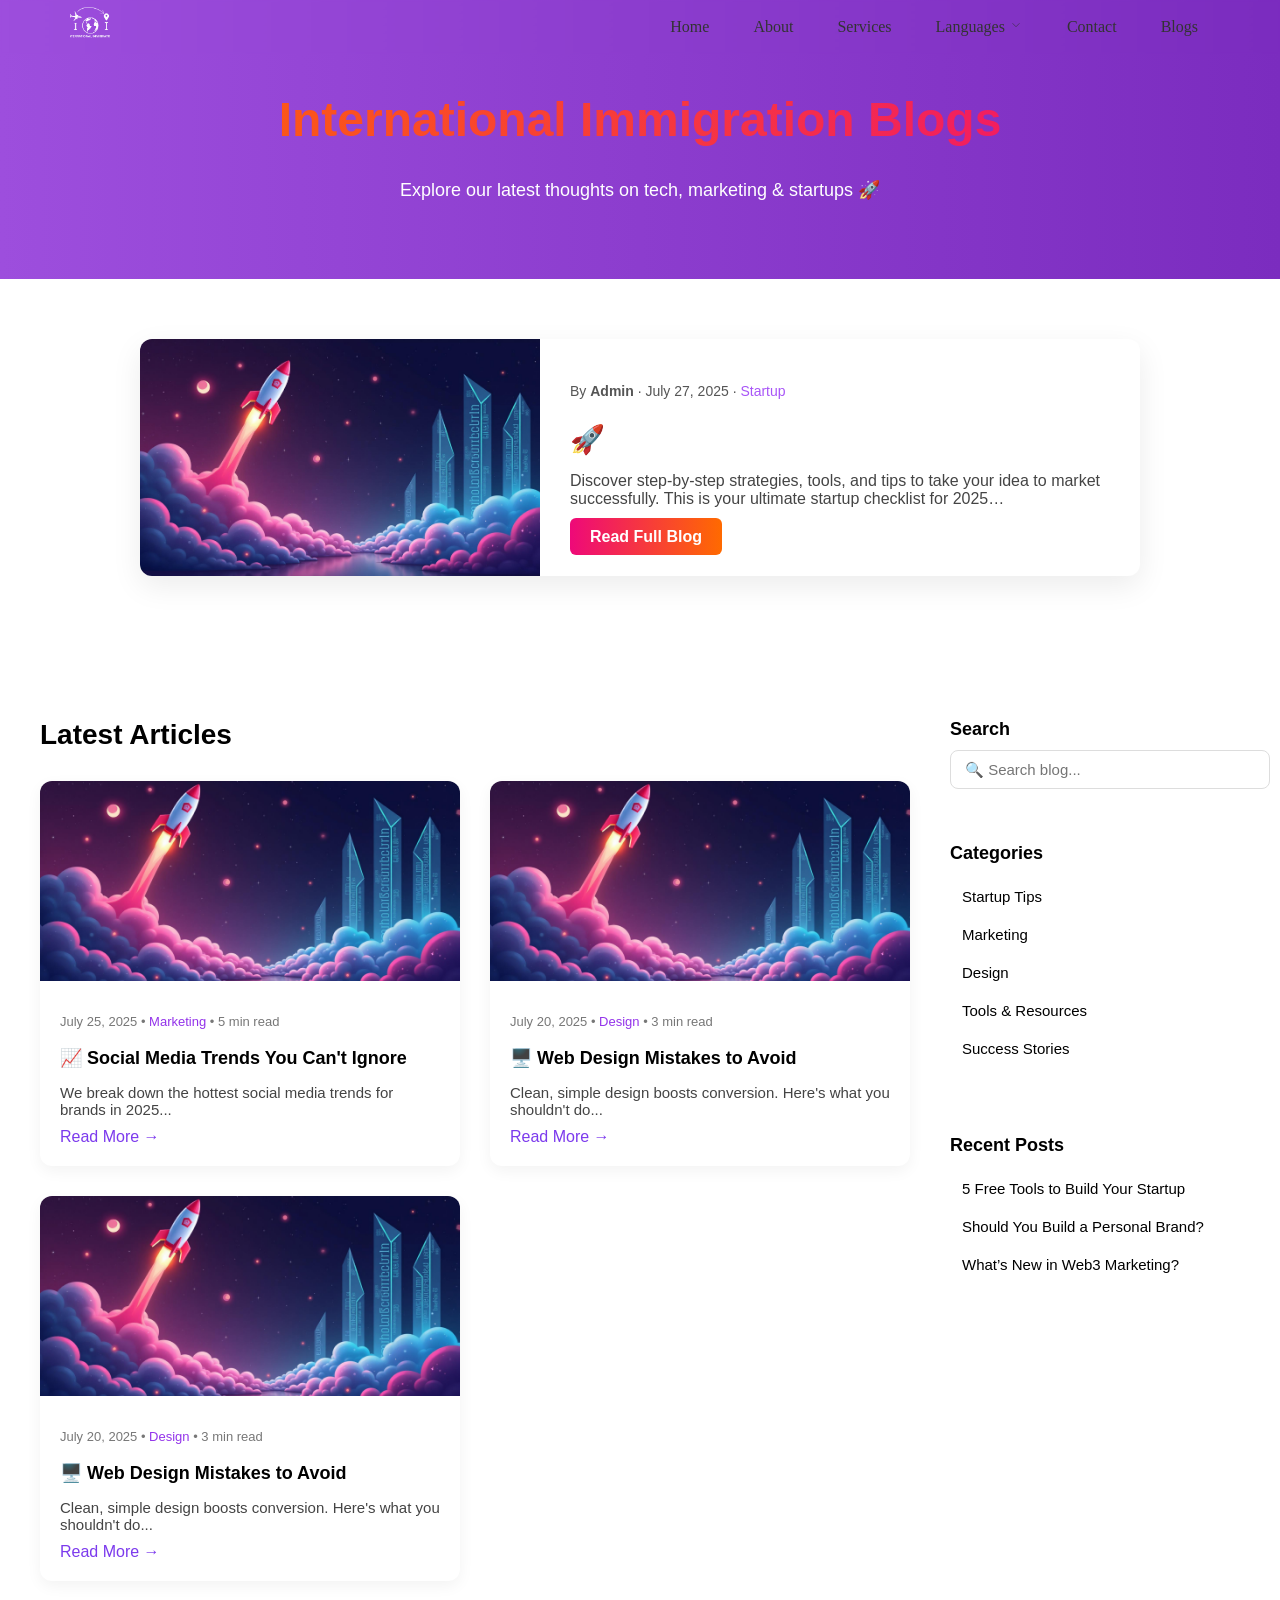
==== blogs.html @ 8087e369 "Initial commit" ====
<!DOCTYPE html>
<html lang="en">
<head>
    <meta charset="UTF-8">
    <meta name="viewport" content="width=device-width, initial-scale=1.0">
    <title>International Immigration Blogs</title>
    <link rel="stylesheet" href="style.css">
</head>
<body>
     <!--   NAV BAR++++++ -->
         <nav class="navbar">
    <div class="nav-container">
      <div class="logo"><img src="assets/logo.png" alt="LOGO"></div>

      <input type="checkbox" id="menu-toggle" />
      <label class="hamburger" for="menu-toggle">
        <span></span>
        <span></span>
        <span></span>
      </label>

      <div class="nav-links">
        <a href="index.html">Home</a>
        <a href="about.html">About</a>
        <a href="#">Services</a>

        <div class="dropdown">
          <div class="selected">Languages
            <svg class="arrow" width="14" height="14" viewBox="0 0 24 24">
              <path d="M6 9l6 6 6-6" stroke="currentColor" fill="none"/>
            </svg>
          </div>
          <div class="options">
            <a href="#">German</a>
            <a href="#">French</a>
            <a href="#">IELTS</a>
          </div>
        </div>

        <a href="contact.html">Contact</a>
        <a href="#">Blogs</a>
      </div>
    </div>
  </nav>

  <!--blogs header-->
  <!-- Blog Header -->
  <header class="blog-header">
    <h1>International Immigration Blogs</h1>
    <p>Explore our latest thoughts on tech, marketing & startups 🚀</p>
  </header>

  <!-- Blog Card Section -->
  <section class="blog-preview">
    <div class="blog-card">
      <div class="blog-img">
        <img src="assets/blog-hero.jpg" alt="Rocket Launching" />
      </div>
      <div class="blog-content">
        <p class="meta">
          By <strong>Admin</strong> · July 27, 2025 · <span class="category">Startup</span>
        </p>
        <h2>🚀 How to Launch a Startup in 2025</h2>
        <p class="summary">
          Discover step-by-step strategies, tools, and tips to take your idea to market successfully.
          This is your ultimate startup checklist for 2025…
        </p>
        <a href="#" class="read-more-btn">Read Full Blog</a>
      </div>
    </div>
  </section>

  <!--previous blogs-->
  <section class="articles-container">
    <!-- Left Column -->
    <div class="main-articles">
      <h2>Latest Articles</h2>
      <div class="article-grid">
        <!-- Blog Card 1 -->
        <div class="article-card">
          <img src="assets/blog-hero.jpg" alt="Social Media Trends" />
          <div class="card-content">
            <p class="meta">July 25, 2025 • <span class="category">Marketing</span> • 5 min read</p>
            <h3>📈 Social Media Trends You Can't Ignore</h3>
            <p class="excerpt">
              We break down the hottest social media trends for brands in 2025...
            </p>
            <a href="#" class="read-link">Read More →</a>
          </div>
        </div>

        <!-- Blog Card 2 -->
        <div class="article-card">
          <img src="assets/blog-hero.jpg" alt="Web Design Mistakes" />
          <div class="card-content">
            <p class="meta">July 20, 2025 • <span class="category">Design</span> • 3 min read</p>
            <h3>🖥️ Web Design Mistakes to Avoid</h3>
            <p class="excerpt">
              Clean, simple design boosts conversion. Here's what you shouldn't do...
            </p>
            <a href="#" class="read-link">Read More →</a>
          </div>
        </div>

        <!-- Blog Card 3 -->
        <div class="article-card">
          <img src="assets/blog-hero.jpg" alt="Web Design Mistakes" />
          <div class="card-content">
            <p class="meta">July 20, 2025 • <span class="category">Design</span> • 3 min read</p>
            <h3>🖥️ Web Design Mistakes to Avoid</h3>
            <p class="excerpt">
              Clean, simple design boosts conversion. Here's what you shouldn't do...
            </p>
            <a href="#" class="read-link">Read More →</a>
          </div>
        </div>

        
      </div>
    </div>

    <!-- Right Sidebar -->
    <aside class="sidebar">
      <!-- Search -->
      <div class="search-box">
        <h4>Search</h4>
        <input type="text" placeholder="🔍 Search blog..." />
      </div>

      <!-- Categories -->
      <div class="categories-box">
        <h4>Categories</h4>
        <ul>
          <li>Startup Tips</li>
          <li>Marketing</li>
          <li>Design</li>
          <li>Tools & Resources</li>
          <li>Success Stories</li>
        </ul>
      </div>

      <!-- Recent Posts -->
      <div class="recent-box">
        <h4>Recent Posts</h4>
        <ul>
          <li>5 Free Tools to Build Your Startup</li>
          <li>Should You Build a Personal Brand?</li>
          <li>What’s New in Web3 Marketing?</li>
        </ul>
      </div>
    </aside>
  </section>


  <script src="script.js"></script>
</body>
</html>
---- style.css ----
body {
      margin: 0;
      font-family: 'Inter', sans-serif;
      color: white;
    }
    /*Navbar*/
    /* NAVBAR)))))))))))))))))))))) */
 .navbar {
      position: fixed;
      top: 0;
      width: 100%;
      background: transparent;
      backdrop-filter: blur(1px);
      z-index: 1000;
    }

    .nav-container {
      display: flex;
      justify-content: space-between;
      align-items: center;
      padding: 4px 0px;
      padding-left: 70px;
    }

    .logo {
      font-size: 24px;
    }
    .logo img {
      max-height: 40px;
      height: auto;
      width: auto;
    }

    .nav-links {
      display: flex;
      gap: 20px;
      font-family: fredoka;
      align-items: center;
      font-weight: 400;
      padding-right: 70px;
    }

    .nav-links a,
    .selected {
      position: relative;
      text-decoration: none;
      color: #333;
      padding: 8px 12px;
      border-radius: 4px;
      transition: all 0.3s ease;
      cursor: pointer;
    }

    .nav-links a:hover,
    .selected:hover {
      background-color: rgba(255, 223, 0, 0.6);
      color: #000;
    }

    .dropdown {
      position: relative;
    }

    .options {
      position: absolute;
      top: 110%;
      left: 0;
      background: white;
      border-radius: 4px;
      box-shadow: 0 8px 16px rgba(0,0,0,0.1);
      display: none;
      flex-direction: column;
      min-width: 120px;
      z-index: 99;
    }

    .options a {
      padding: 10px 12px;
      text-decoration: none;
      color: #333;
      white-space: nowrap;
    }

    .options a:hover {
      background-color: rgba(255, 223, 0, 0.6);
      color: #000;
    }

    .dropdown:hover .options {
      display: flex;
    }

    /* Hamburger menu */
    .hamburger {
      display: none;
      flex-direction: column;
      cursor: pointer;
      gap: 5px;
      z-index: 1100;
    }

    .hamburger span {
      width: 25px;
      height: 3px;
      background: #333;
      border-radius: 3px;
      transition: all 0.3s ease;
    }

    /* Hamburger animation to cross */
    #menu-toggle:checked + .hamburger span:nth-child(1) {
      transform: rotate(45deg) translate(5px, 5px);
    }

    #menu-toggle:checked + .hamburger span:nth-child(2) {
      opacity: 0;
    }

    #menu-toggle:checked + .hamburger span:nth-child(3) {
      transform: rotate(-45deg) translate(6px, -6px);
    }

    /* Hide checkbox */
    #menu-toggle {
      display: none;
    }

    /* Responsive */
    @media (max-width: 768px) {
      .nav-links {
        position: absolute;
        top: 60px;
        background: rgba(255, 255, 255, 0.9);
        backdrop-filter: blur(8px);
        flex-direction: column;
        align-items: flex-start;
        padding: 20px;
        border-radius: 8px;
        display: none;
        width: 200px;
        gap: 10px;
      }
      .navbar{
        width: fit-content;
      }

      #menu-toggle:checked ~ .nav-links {
        display: flex;
      }

      .hamburger {
        display: flex;
      }

      .dropdown .options {
        position: static;
        display: none;
        box-shadow: none;
        background: transparent;
        padding-left: 15px;
      }

      .dropdown.active .options {
        display: flex;
      }

      .nav-container {
        padding-left: 26px;
        padding-right: 23px;
        justify-content: flex-start;
        gap: 200px;
      }
    }

    /*Hero section*/
    .container {
      display: flex;
      flex-wrap: wrap;
      justify-content: space-between;
      align-items: center;
      padding: 80px 5%;
      background-color: #D70000;
      margin-bottom: 0px;
    }
    .left-content {
      flex: 1;
      min-width: 300px;
    }
    .left-content h1 {
      font-family: 'Poppins', sans-serif;
      font-size: 55px;
      font-weight: 600;
      line-height: 1.2;
      margin-bottom: 20px;
    }
    .left-content h1 span {
      color: #f9ed68;
    }
    .left-content .p1 {
      font-size: 22px;
      margin-bottom: 20px;
    }
    .left-content .p2{
        margin-bottom: 30px;
    }
    .buttons {
      display: flex;
      gap: 15px;
      margin-bottom: 40px;
    }
    .btn {
      padding: 20px 28px;
      border: none;
      font-size: 16px;
      font-weight: 600;
      border-radius: 8px;
      cursor: pointer;
      transition: 0.3s;
      width: 40%;
    }
    .btn-red {
      color: #9b0202;
    }
    .btn-white {
      background-color: transparent;
      box-shadow: 5px 5px 5px #761818;
      color: rgb(255, 255, 255);
    }
    .btn-red:hover {
      color: white;
      background-color: #d30303;
      box-shadow: 5px 5px 5px #761818;
        transform: scale(1.1);
    }
    .btn-white:hover{
        transform: scale(1.1);
    }
    .stats {
      display: flex;
      gap: 30px;
      font-size: 12px;
      
    }
    .stat-item {
      text-align: center;
      color: rgb(218, 216, 216);
    }
    .stat-item strong {
      display: block;
      font-size: 24px;
      font-weight: 700;
    }
    .right-content {
      flex: 1;
      text-align: center;
    }
    .right-content img {
      max-width: 95%;
      border-radius: 16px;
      margin-top: 70px;
      box-shadow: 5px 5px 5px rgb(84, 31, 31);
      transition: .5s ease;
    }
    .right-content img:hover{
        box-shadow: none;
        margin-top: 60px;
    }
    .band-badge {
      position: absolute;
      right: 50px;
      top: 25%;
      background: rgb(255, 255, 255);
      color: #D70000;
      font-weight: 700;
      padding: 20px 20px;
      border-radius: 80px;
      box-shadow: 0 2px 8px rgba(0,0,0,0.2);
    }
    .wave img{
      width: 100%;
      height: 150px;
    }
    @media (max-width: 768px) {
      .container {
        flex-direction: column;
        padding: 40px 5%;
      }
      .left-content{
        text-align: center;
      }
      .left-content h1 {
        font-size: 36px;
      }
      .buttons{
        flex-direction: column;
      }
      .btn{
        width: 100%;
      }
      .band-badge{
        display: none;
      }
    }
    /*ABOUT ILETS*/
    .about-ielts {
      padding: 60px 10%;
      text-align: center;
      color: black;
    }
    .about-ielts h2 {
      font-family: 'Poppins', sans-serif;
      font-size: 36px;
      font-weight: 500;
    }
    .about-ielts h2 span {
      color: #D70000;
    }
    .about-box {
      background: white;
      border-radius: 16px;
      box-shadow: 0 4px 16px rgba(0, 0, 0, 0.1);
      padding: 40px;
      margin-top: 40px;
    }
    .about-box p{
        color: gray;
    }
    .about-icon {
      background: #FFE8E8;
      padding: 20px;
      border-radius: 50%;
      display: inline-block;
      margin-bottom: 16px;
    }
    .about-icon2 {
      background: #FFE8E8;
      padding: 14px;
      border-radius: 20%;
      display: inline-block;
      margin-bottom: 16px;
    }
    .about-items {
      display: flex;
      justify-content: space-around;
      flex-wrap: wrap;
      margin-top: 40px;
    }
    .about-item {
      flex: 1;
      min-width: 200px;
      margin: 20px;
    }
    .about-item h4 {
      margin-top: 10px;
      font-weight: 600;
    }
    .about-item p {
      font-size: 14px;
      color: #4a4a4a;
    }

    /*PURPOSE SECTION*/
    .purpose-section {
      background-color: #ffe5e5;
      padding: 60px 10%;
      text-align: center;
      color: black;
    }
    .purpose-section h2 {
      font-size: 36px;
      font-family: 'Poppins', sans-serif;
      font-weight: 500;
    }
    .purpose-section h2 span {
      color: #D70000;
    }
    .purpose-boxes {
      display: flex;
      flex-wrap: wrap;
      justify-content: center;
      gap: 20px;
      margin-top: 40px;
    }
    .purpose-box {
      background: white;
      border-radius: 16px;
      padding: 30px;
      max-width: 300px;
      flex: 1;
      box-shadow: 0 4px 16px rgba(0, 0, 0, 0.1);
      transition: .3s ease;
    }
    .purpose-box:hover{
        box-shadow: 5px 5px 5px #cf5252;
        transform: scale(1.05);
        z-index: 12;
    }
    .purpose-icon {
      background: #fef2f2;
      padding: 14px;
      border-radius: 50%;
      display: inline-block;
      font-size: 24px;
      margin-bottom: 16px;
    }
    .purpose-box h4 {
      margin: 10px 0;
      font-size: 20px;
      font-weight: 600;
    }
    .purpose-box p {
      font-size: 14px;
    }
    .purpose-highlight {
      font-weight: 600;
      color: #D70000;
    }
    .purpose-stats {
      margin-top: 60px;
      display: flex;
      justify-content: space-around;
      flex-wrap: wrap;
      background: white;
      padding: 30px;
      border-radius: 16px;
      box-shadow: 0 4px 16px rgba(0, 0, 0, 0.1);
    }
    .purpose-stats div {
      text-align: center;
      margin: 10px 20px;
    }
    .purpose-stats strong {
      font-size: 24px;
      color: #D70000;
    }
    @media (max-width: 767px){
        .purpose-boxes{
            flex-direction: column;
        }
    }

    /*Types section*/
    .types-section{
      text-align: center;
      color: black;
    }
    .types-section h2{
        font-size: 36px;
      font-family: 'Poppins', sans-serif;
        font-weight: 500;
    }
    .types-section h2 span{
        color: #D70000;
    }
    .types-grid {
      display: flex;
      justify-content: center;
      gap: 40px;
      flex-wrap: wrap;
      margin-top: 40px;
    }
    .type-card {
      border-radius: 16px;
      background-color: #fff;
      box-shadow: 0 4px 16px rgba(0, 0, 0, 0.1);
      padding: 30px;
      max-width: 400px;
      flex: 1;
      max-height: 65%;
      transition: .3s ease;
      margin-bottom: 30px;
    }
    .type-card:hover{
        box-shadow: 5px 5px 5px #cf5252;
        transform: scale(1.05);
        z-index: 12;
    }
    .type-card h3 {
      margin-top: 0;
    }
    .type-card ul {
      text-align: left;
      padding-left: 20px;
      margin-top: 30px;
    }
    .type-note {
      margin-top: 30px;
      padding: 16px;
      border-radius: 10px;
    }
    .academic {
      border: 2px solid #007bff;
    }
    .general {
      border: 2px solid #D70000;
    }
    .note-academic {
      background-color: #e6f0ff;
      color: #004085;
    }
    .note-general {
      background-color: #ffe6e6;
      color: #721c24;
    }
    @media (max-width: 767px){
        .type-card{
            max-width: 250px;
        }
    }

  /*Comparison section*/
  .comparison-section {
      padding: 60px 10%;
      text-align: center;
      margin-top: 40px;
    }
    .comparison-section h2{
      color: black;
    }
    .comparison-table {
      width: 100%;
      border-collapse: collapse;
      margin-top: 40px;
      background: white;
      border-radius: 16px;
      box-shadow: 0 4px 16px rgba(0, 0, 0, 0.1);
      overflow: hidden;
    }
    .comparison-table-headings th:first-child{
      color: black;
      text-align: center;
    }
    .comparison-table-headings th:nth-child(2){
      color: #007bff;
      text-align: center;
    }
    .comparison-table-headings th:nth-child(3){
      color: #D70000;
      text-align: center;
    }
    .comparison-table-headings th:nth-child(4){
      color: black;
      text-align: center;
    }
    .comparison-table th, .comparison-table td {
      padding: 16px;
      border-bottom: 1px solid #eee;
    }
    .comparison-table th {
      background-color: #fff;
      text-align: left;
      font-weight: 600;
    }
    .comparison-table tr td{
      color: rgb(96, 96, 96);
      font-size: 12px;
      text-align: center;
    }
    /*Test Section */
    .test-container {
      background-color: #ffe5e5;
  margin: auto;
  padding: 2rem;
  text-align: center;
  color: black;
}
.test-container h1{
  font-size: 36px;
      font-family: 'Poppins', sans-serif;
        font-weight: 500;
}

.title {
  font-size: 2rem;
  font-weight: bold;
  color: black;
}

.highlight {
  color: red;
}

.subtitle {
  color: #555;
  margin-bottom: 2rem;
}

.tabs {
  display: flex;
  justify-content: center;
  gap: 1rem;
  margin-bottom: 1.5rem;
}

.tab {
  padding: 0.7rem 1.5rem;
  border: 2px solid red;
  border-radius: 8px;
  background-color: transparent;
  cursor: pointer;
  transition: all 0.3s ease;
  font-weight: bold;
  color: red;
}

.tab.active {
  background-color: red;
  color: white;
}

.tab-content {
  position: relative;
  min-height: 300px;
  width: 900px;
  justify-self: center;
}

.card {
  display: none;
  animation: popIn 0.5s ease forwards;
  background: white;
  padding: 1.5rem;
  border-radius: 12px;
  box-shadow: 0 6px 15px rgba(0,0,0,0.1);
  text-align: left;
}

.card.active {
  display: block;
}

.desc {
  color: #666;
  margin-bottom: 1rem;
}

.info {
  display: flex;
  justify-content: space-between;
  flex-wrap: wrap;
  gap: 2rem;
  margin-bottom: 1rem;
}

.features, .tips {
  flex: 1;
}

.features ul {
  list-style: none;
  padding: 0;
  margin: 0;
}

.features li {
  margin: 0.5rem 0;
}

.tips {
  background: #ffe0e0;
  padding: 20px;
  border-radius: 8px;
  font-weight: 500;
  height: fit-content;
}

.duration {
  margin-top: 1rem;
  font-weight: bold;
  color: #e60000;
}
.testday-stats {
      margin-top: 60px;
      justify-content: space-around;
      flex-wrap: wrap;
      background: white;
      padding: 30px;
      border-radius: 16px;
      box-shadow: 0 4px 16px rgba(0, 0, 0, 0.1);
    }
    .testday-text{
      display: flex;
      justify-content: center;
      gap: 50px;
      margin-top: 10px;
    }
    .testday-stats div {
      text-align: center;
      margin: 10px 20px;
    }
    .testday-stats strong {
      font-size: 24px;
      color: #D70000;
    }
    .testday-stats h2{
      display: inline;
    }
    .testday-stats h2{
        font-size: 36px;
      font-family: 'Poppins', sans-serif;
        font-weight: 500;
    }
@keyframes popIn {
  0% {
    opacity: 0;
    transform: translateY(20px);
  }
  100% {
    opacity: 1;
    transform: translateY(0);
  }
}
 @media (max-width: 767px) {
  .tabs{
    flex-direction: column;
  }
  .info{
    flex-direction: column;
  }
  .card{
    max-width: 35%;
    justify-self: center;
  }
  .testday-text{
    flex-direction: column;
  }
}

/*Coaching */
 .coaching-options {
      background-color: #ffe5e5;
      padding: 60px 10%;
      text-align: center;
      color: black;
    }
    .coaching-options h2 {
      font-family: 'Poppins', sans-serif;
      font-size: 32px;
      color: black;
    }
    .coaching-options h2 span {
      color: #D70000;
    }
    .options-container {
      display: flex;
      flex-wrap: wrap;
      justify-content: center;
      gap: 40px;
      margin-top: 40px;
    }
    .option-box {
      padding: 30px;
      border-radius: 16px;
      max-width: 350px;
      flex: 1;
    }
    .one-on-one {
      background: #D70000;
      color: white;
    }
    .group-class {
      background: white;
      color: black;
      border: 1px solid #D70000;
    }
    .option-box ul {
      text-align: left;
      padding-left: 20px;
      line-height: 1.6;
    }
    .option-box .stats-bar {
      display: flex;
      justify-content: space-around;
      margin: 20px 0;
      font-size: 14px;
    }
    .included-box {
      background: white;
      margin-top: 60px;
      padding: 30px;
      border-radius: 16px;
      box-shadow: 0 4px 16px rgba(0, 0, 0, 0.1);
      gap: 20px;
    }
    .included-items {
      display: flex;
      justify-content: space-around;
      flex-wrap: wrap;
      margin-top: 30px;
    }
    .included-items div {
      text-align: center;
      flex: 1;
      min-width: 150px;
    }
    .btn-white{
      background-color: white;
      color: #D70000;
    }
    .btn-outline{
      background-color: #D70000;
      color: white;
      transition: 0.3s ease;
    }
    .btn-outline:hover{
      transform: scale(1.05);
    }
    /*Accepted countries*/
    .accepted-countries {
      text-align: center;
      padding: 60px 10%;
      color: black;
    }
    .accepted-countries h2 span {
      color: #D70000;
    }
    .country-cards {
      display: flex;
      flex-wrap: wrap;
      gap: 20px;
      justify-content: center;
      margin: 40px 0;
    }
    .country-card {
      border: 1px solid #eee;
      border-radius: 12px;
      padding: 20px;
      width: 180px;
      text-align: center;
      transition: 0.3s ease;
    }
    .country-card:hover{
      transform: scale(1.05);
      box-shadow: 5px 5px 5px #721c24;
    }
    .min-band {
      font-weight: bold;
      display: inline-block;
      margin: 6px 0;
      padding: 2px 10px;
      border-radius: 12px;
      font-size: 13px;
    }
    .band-red { background-color: #ffe5e5; color: #D70000; }
    .band-yellow { background-color: #fff9d6; color: #857200; }
    .band-blue { background-color: #e5f0ff; color: #0047b3; }
    .band-green { background-color: #e5ffee; color: #006644; }
    .band-purple { background-color: #f5e5ff; color: #6a0dad; }
    .recognition {
      background-color: #fff5f5;
      padding: 40px;
      border-radius: 16px;
    }
    .recognition h3 {
      color: #D70000;
    }
    .recognition-stats {
      display: flex;
      justify-content: center;
      gap: 60px;
      margin: 30px 0;
      flex-wrap: wrap;
    }
    .recognition-stats div strong {
      font-size: 28px;
      display: block;
      color: #D70000;
    }
    .popular-tags {
      background-color: #ffdede;
      padding: 20px;
      border-radius: 12px;
      justify-content: center;
      gap: 10px;
      flex-wrap: wrap;
    }
    .popular-tags span {
      background: white;
      border-radius: 20px;
      padding: 6px 12px;
      font-size: 14px;
    }
    .popular-countries{
      display: flex;
      justify-self:center;
      gap: 30px;
    }
    .popular-countries span{
      transition: 0.5s ease;
    }
    .popular-countries span:hover{
      transform: scale(1.05);
    }
    @media (max-width: 767px){
      .popular-countries{
        flex-direction: column;
      }
    }

    /*Band score requirement*/
    .band-score{
      color: black;
    }
    /*Comparison section*/
  .comparison-section-band {
      padding: 60px 10%;
      text-align: center;
      margin-top: 40px;
    }
    .comparison-section-band h2{
      color: black;
    }
    .comparison-table-band {
      width: 100%;
      border-collapse: collapse;
      margin-top: 40px;
      background: white;
      border-radius: 16px;
      box-shadow: 0 4px 16px rgba(0, 0, 0, 0.1);
      overflow: hidden;
    }
    .comparison-table-headings-band th:first-child{
      color: black;
      text-align: center;
    }
    .comparison-table-headings-band th:nth-child(2){
      color: #007bff;
      text-align: center;
    }
    .comparison-table-headings-band th:nth-child(3){
      color: #D70000;
      text-align: center;
    }
    .comparison-table-headings-band th:nth-child(4){
      color: black;
      text-align: center;
    }
    .comparison-table-band th, .comparison-table-band td {
      padding: 16px;
      border-bottom: 1px solid #eee;
    }
    .comparison-table-band th {
      background-color: #fff;
      text-align: left;
      font-weight: 600;
    }
    .comparison-table-band tr td{
      color: rgb(96, 96, 96);
      font-size: 12px;
      text-align: center;
    }
    .table-responsive-band {
  width: 100%;
  overflow-x: auto;
}

.table-responsive-band::-webkit-scrollbar {
  height: 6px;
}
.table-responsive-band::-webkit-scrollbar-thumb {
  background-color: rgba(0, 0, 0, 0.2);
  border-radius: 4px;
}
    @media (max-width: 768px) {
  .comparison-section-band {
    padding: 40px 5%;
  }

  .comparison-table-band {
    min-width: 600px; /* Ensures horizontal scroll */
  }
}

    /*FAQS*/
    /* %%%%%%%%%%%%%%%%%%     FAQ      %%%%%%%%%%%%%%%% */
   .faq-section {
      max-width: 1200px;
      margin: 4rem auto;
      padding: 1rem;
      color: black;
    }

    .faq-title {
      font-family: 'Poppins', sans-serif;
      font-size: 2.5rem;
      font-weight: 600;
      margin-bottom: 2.5rem;
      text-align: center;
      color: var(--primary);
    }

    .faq-container {
      gap: 2rem;
      background: var(--bg);
      border-radius: var(--radius);
      box-shadow: 0 12px 24px rgba(0,0,0,0.06);
      overflow: hidden;
      padding: 2.5rem;
    }

    .faq-questions {
      flex: 2;
    }

    .faq-item {
      border-bottom: 1px solid #eaeaea;
      padding: 1.25rem 0;
      cursor: pointer;
      transition: var(--transition);
    }

    .faq-question {
      font-size: 1.1rem;
      font-weight: 600;
      display: flex;
      justify-content: space-between;
      align-items: center;
      color: #222;
    }

    .faq-answer {
      max-height: 0;
      overflow: hidden;
      font-size: 0.96rem;
      color: var(--gray);
      transition: max-height 0.4s ease;
      padding-right: 1.5rem;
      line-height: 1.6;
    }

    .faq-item.active .faq-answer {
      max-height: 500px;
      margin-top: 0.75rem;
    }

    .faq-icon {
      font-size: 1.5rem;
      color: var(--primary);
      transition: transform var(--transition);
    }

    .faq-item.active .faq-icon {
      transform: rotate(45deg);
    }

    .faq-sidebar {
      background: linear-gradient(135deg, #4e60ff, #5f8eff);
      border-radius: var(--radius);
      color: white;
      padding: 2rem;
      display: flex;
      flex-direction: column;
      justify-content: center;
    }

    .faq-sidebar p {
      margin: 1rem 0 2rem;
      font-size: 1rem;
      line-height: 1.5;
      opacity: 0.9;
    }

    .contact-btn {
      background: #fff;
      color: #4e60ff;
      padding: 0.75rem 1.25rem;
      border-radius: 8px;
      font-weight: 600;
      font-family: 'Poppins', sans-serif;
      text-decoration: none;
      transition: var(--transition);
      text-align: center;
    }

    .contact-btn:hover {
      transform: translateY(-2px);
      box-shadow: 0 6px 18px rgba(0,0,0,0.1);
    }

    @media (max-width: 768px) {
      .faq-container {
        flex-direction: column;
        padding: 1.5rem;
      }

      .faq-sidebar {
        order: 2;
        text-align: center;
        padding: 2rem 1.5rem;
      }

      .faq-questions {
        order: 1;
      }

      .faq-title {
        font-size: 2rem;
        margin-bottom: 2rem;
      }
    }


    /*---------------------------------------BLOGS PAGE-----------------------------------------*/
    /* Header */
.blog-header {
  background: linear-gradient(to right, #9d4edd, #7b2cbf);
  padding: 60px 20px;
  text-align: center;
  color: white;
}

.blog-header h1 {
  font-size: 48px;
  background: linear-gradient(to right, #ff6a00, #ee0979);
  -webkit-background-clip: text;
  -webkit-text-fill-color: transparent;
}

.blog-header p {
  font-size: 18px;
  margin-top: 10px;
}

/* Blog Card */
.blog-preview {
  padding: 60px 20px;
  display: flex;
  justify-content: center;
}

.blog-card {
  display: flex;
  background: white;
  border-radius: 12px;
  overflow: hidden;
  box-shadow: 0 10px 30px rgba(0, 0, 0, 0.08);
  max-width: 1000px;
  width: 100%;
  transition: .5s ease;
}
.blog-card:hover{
  box-shadow: 3px 3px 3px #a855f7;
  transform: scale(1.05);
}

.blog-img img {
  width: 400px;
  height: 100%;
  object-fit: cover;
}

.blog-content {
  padding: 30px;
  flex: 1;
}

.meta {
  color: #555;
  font-size: 14px;
  margin-bottom: 10px;
}

.category {
  color: #a855f7;
  font-weight: 500;
}

.blog-content h2 {
  font-size: 28px;
  margin-bottom: 15px;
}

.summary {
  color: #444;
  margin-bottom: 20px;
}

/* Button */
.read-more-btn {
  padding: 10px 20px;
  background: linear-gradient(to right, #ee0979, #ff6a00);
  color: white;
  text-decoration: none;
  border-radius: 6px;
  font-weight: bold;
  transition: 0.3s ease;
}

.read-more-btn:hover {
  background: linear-gradient(to right, #ff6a00, #ee0979);
}

@media (max-width: 768px){
  .blog-card{
    flex-direction: column;
  }
}

/*Previous blog section*/
.articles-container {
  display: flex;
  padding: 60px 40px;
  gap: 40px;
  max-width: 1300px;
  margin: auto;
  color: black;
}

/* Main Articles */
.main-articles {
  flex: 3;
}

.main-articles h2 {
  font-size: 28px;
  margin-bottom: 30px;
}

.article-grid {
  display: grid;
  grid-template-columns: repeat(auto-fill, minmax(340px, 1fr));
  gap: 30px;
}

.article-card {
  background: #fff;
  border-radius: 12px;
  box-shadow: 0 5px 15px rgba(0,0,0,0.05);
  overflow: hidden;
  display: flex;
  flex-direction: column;
}

.article-card img {
  width: 100%;
  height: 200px;
  object-fit: cover;
}

.card-content {
  padding: 20px;
}

.card-content .meta {
  font-size: 13px;
  color: #777;
  margin-bottom: 10px;
}

.card-content .category {
  color: #9333ea;
}

.card-content h3 {
  font-size: 18px;
  margin-bottom: 10px;
}

.card-content .excerpt {
  font-size: 15px;
  color: #444;
  margin-bottom: 10px;
}

.read-link {
  color: #7c3aed;
  font-weight: 500;
  text-decoration: none;
}

/* Sidebar */
.sidebar {
  flex: 1;
  display: flex;
  flex-direction: column;
  gap: 30px;
}

.sidebar h4 {
  margin-bottom: 10px;
  font-size: 18px;
}

.search-box input {
  width: 100%;
  padding: 10px 14px;
  border: 1px solid #ddd;
  border-radius: 8px;
  font-size: 15px;
}

/* Categories */
.categories-box ul,
.recent-box ul {
  list-style: none;
  padding: 0;
}

.categories-box li,
.recent-box li {
  padding: 8px 12px;
  border-radius: 6px;
  font-size: 15px;
  margin-bottom: 5px;
  cursor: pointer;
}
.sidebar ul li:hover{
  background: #f5edff;
  color: #9333ea;
}


/* Responsive */
@media (max-width: 992px) {
  .articles-container {
    flex-direction: column;
    padding: 60px 20px;
  }

  .sidebar {
    flex-direction: column;
    flex-wrap: wrap;
    gap: 20px;
  }
  .search-box input{
    width: 90%;
  }

  
}
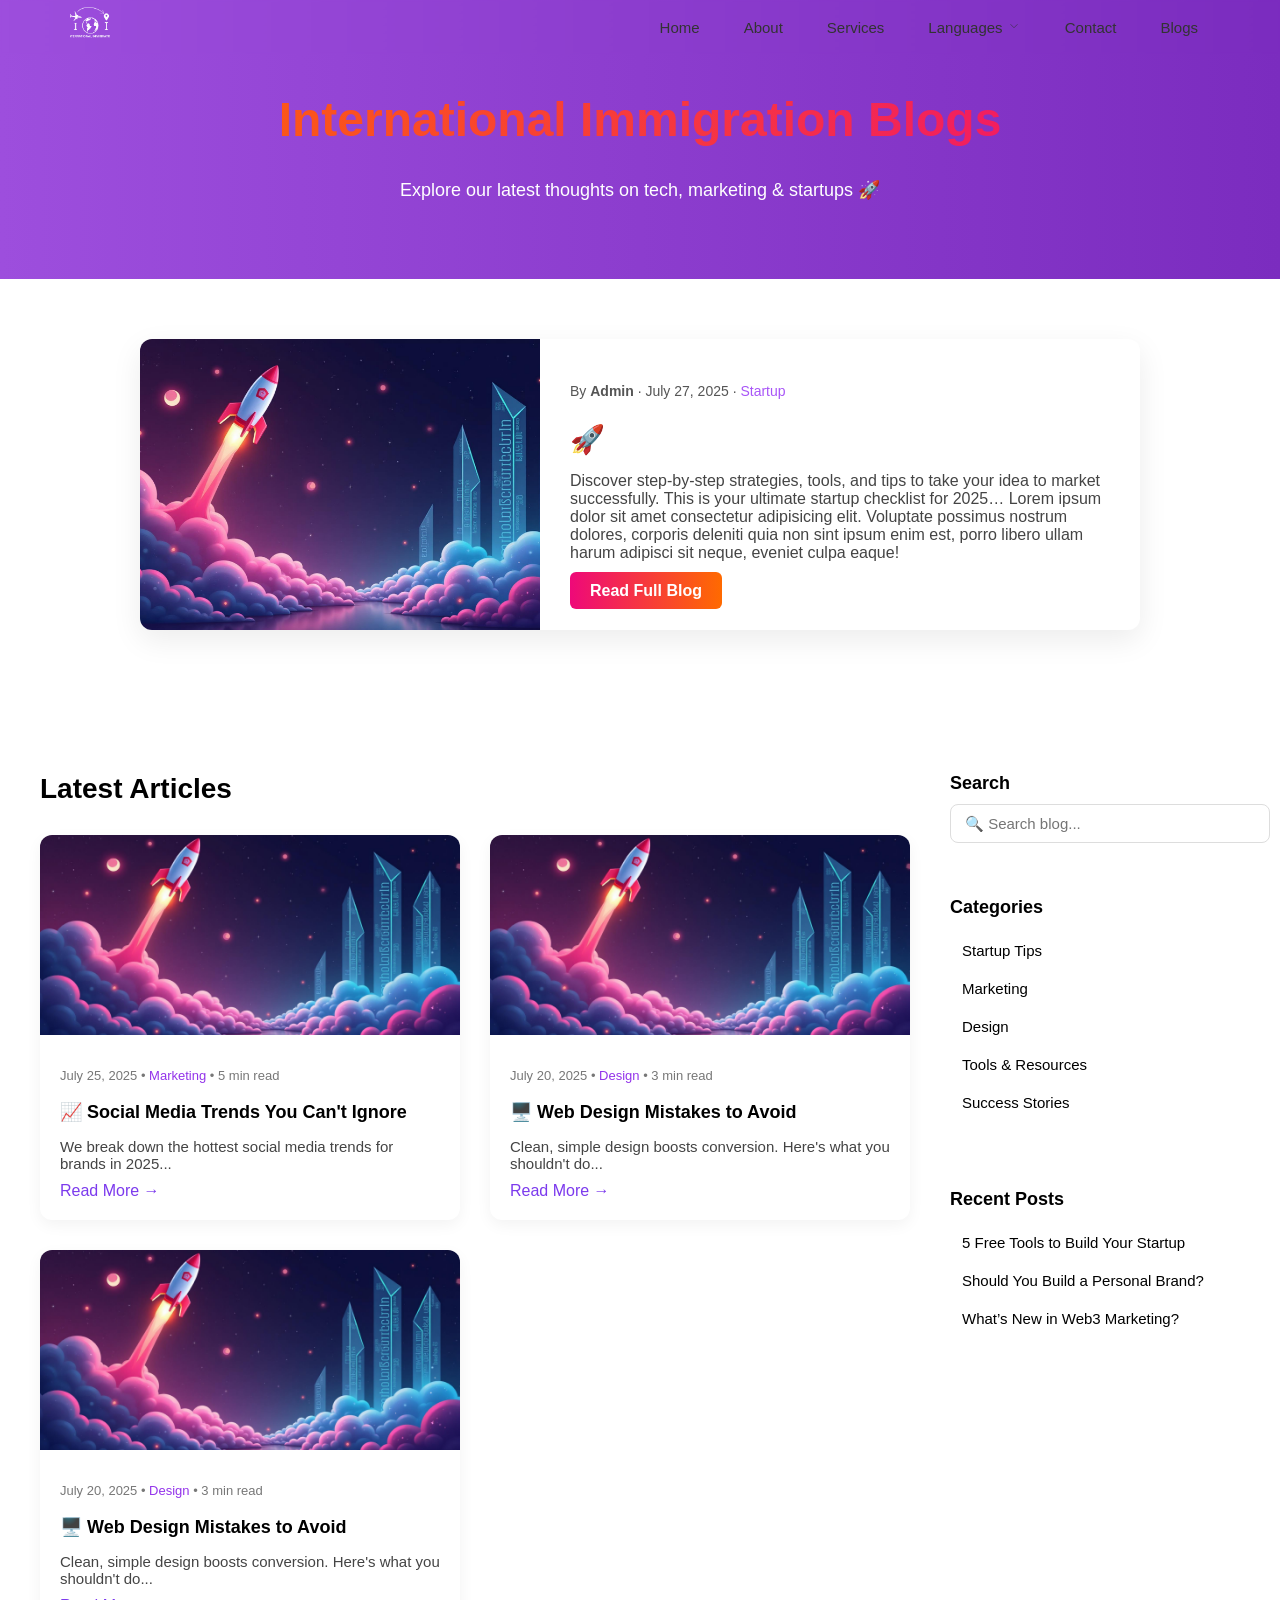
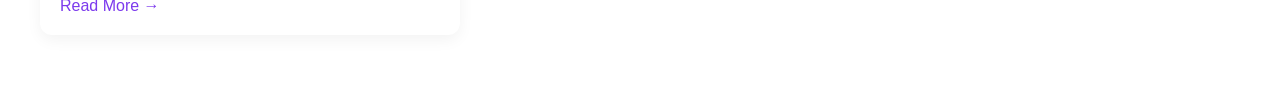
==== commit ebbcf1cd: "french-page" ====
--- a/blogs.html
+++ b/blogs.html
@@ -63,7 +63,7 @@
         <h2>🚀 How to Launch a Startup in 2025</h2>
         <p class="summary">
           Discover step-by-step strategies, tools, and tips to take your idea to market successfully.
-          This is your ultimate startup checklist for 2025…
+          This is your ultimate startup checklist for 2025… Lorem ipsum dolor sit amet consectetur adipisicing elit. Voluptate possimus nostrum dolores, corporis deleniti quia non sint ipsum enim est, porro libero ullam harum adipisci sit neque, eveniet culpa eaque!
         </p>
         <a href="#" class="read-more-btn">Read Full Blog</a>
       </div>
--- a/style.css
+++ b/style.css
@@ -38,6 +38,8 @@
       align-items: center;
       font-weight: 400;
       padding-right: 70px;
+      font-family: 'Poppins', sans-serif;
+      font-size: 15px;
     }
 
     .nav-links a,
@@ -49,6 +51,8 @@
       border-radius: 4px;
       transition: all 0.3s ease;
       cursor: pointer;
+      font-family: 'Poppins', sans-serif;
+      font-size: 15px;
     }
 
     .nav-links a:hover,
@@ -506,13 +510,16 @@
         .type-card{
             max-width: 250px;
         }
+        .types-grid{
+          flex-direction: column;
+          padding: 20px;
+        }
     }
 
   /*Comparison section*/
   .comparison-section {
       padding: 60px 10%;
       text-align: center;
-      margin-top: 40px;
     }
     .comparison-section h2{
       color: black;
@@ -609,9 +616,9 @@
 }
 
 .tab-content {
-  position: relative;
-  min-height: 300px;
-  width: 900px;
+  width: 100%;
+  max-width: 900px;
+  margin: auto;
   justify-self: center;
 }
 
@@ -623,6 +630,9 @@
   border-radius: 12px;
   box-shadow: 0 6px 15px rgba(0,0,0,0.1);
   text-align: left;
+  width: 100%;
+  max-width: 100%;
+  box-sizing: border-box;
 }
 
 .card.active {
@@ -711,6 +721,10 @@
   }
 }
  @media (max-width: 767px) {
+  .tab-content{
+    width: 100%;
+    padding: 0 10px;
+  }
   .tabs{
     flex-direction: column;
   }
@@ -718,11 +732,11 @@
     flex-direction: column;
   }
   .card{
-    max-width: 35%;
     justify-self: center;
   }
   .testday-text{
     flex-direction: column;
+    align-items: center;
   }
 }
 
@@ -1324,7 +1338,455 @@
   }
   .search-box input{
     width: 90%;
-  }
-
-  
+  } 
+}
+
+/*---------------------------------------------------------French page-----------------------------------------------------*/
+
+.french-hero-section {
+  position: relative;
+  background: url('assets/french/french-hero.png') no-repeat center center/cover;
+  height: 100vh;
+  display: flex;
+  align-items: center;
+  justify-content: left;
+  text-align: left;
+  overflow: hidden;
+}
+
+.french-overlay {
+  position: absolute;
+  top: 0;
+  left: 0;
+  height: 100%;
+  width: 100%;
+  background: rgba(11, 42, 100, 0.7);
+  z-index: 1;
+}
+
+.french-hero-content {
+  position: relative;
+  z-index: 2;
+  color: white;
+  padding: 0 20px;
+  margin-left: 50px;
+}
+
+.french-hero-content h1 {
+  font-size: 3rem;
+  margin-bottom: 20px;
+  line-height: 1.3;
+}
+
+.french-hero-content h1 span {
+  color: white;
+  font-size: 4rem;
+  font-weight: 700;
+}
+
+.french-hero-content h1 strong {
+  color: #ffd700;
+  font-size: 4rem;
+  font-weight: 700;
+}
+
+.french-hero-content p {
+  font-size: 1.2rem;
+  margin-bottom: 30px;
+  max-width: 600px;
+  margin-right: auto;
+}
+
+.french-cta-buttons {
+  display: flex;
+  gap: 15px;
+  flex-wrap: wrap;
+  justify-content: left;
+}
+
+.french-btn {
+  padding: 12px 25px;
+  border: none;
+  border-radius: 30px;
+  font-size: 1rem;
+  cursor: pointer;
+  transition: all 0.3s ease;
+}
+
+.french-btn-primary {
+  background-color: #ff4b4b;
+  color: white;
+}
+
+.french-btn-primary:hover {
+  background-color: #e43e3e;
+}
+
+.french-btn-secondary {
+  background-color: #ffd700;
+  color: black;
+}
+
+.french-btn-secondary:hover {
+  background-color: #e6c200;
+}
+@media (max-width: 768px){
+  .french-hero-content{
+    margin-left: 0px;
+    text-align: center;
+  }
+  .french-hero-content h1 span{
+    font-size: 2rem;
+  }
+  .french-hero-content h1 strong{
+    font-size: 2rem;
+  }
+  .french-hero-content h1{
+    line-height: 30px;
+  }
+  .french-hero-content p{
+    font-size: 1rem;
+  }
+  .french-cta-buttons{
+    width: 100%;
+    flex-direction: column;
+  }
+}
+
+/*Why learn french*/
+.french-benefits-section {
+  padding: 60px 20px;
+  background: #fdfdfd;
+  text-align: center;
+}
+
+.french-benefits-title {
+  font-size: 2.5rem;
+  margin-bottom: 40px;
+  color: #2c3e50;
+}
+
+.french-benefits-grid {
+  display: grid;
+  grid-template-columns: repeat(auto-fit, minmax(250px, 1fr));
+  gap: 30px;
+}
+
+.french-benefit-card {
+  background: white;
+  border-radius: 12px;
+  padding: 25px;
+  box-shadow: 0 4px 16px rgba(0, 0, 0, 0.1);
+  transition: transform 0.3s ease;
+  justify-items: center;
+}
+
+.french-benefit-card:hover {
+  transform: translateY(-8px);
+}
+
+.french-icon {
+  font-size: 2rem;
+  margin-bottom: 15px;
+  background-color: rgb(4, 131, 235);
+  padding: 10px;
+  border-radius: 50px;
+  height: auto;
+  width: 40%;
+}
+.french-icon img{
+  width: 40%;
+}
+
+.french-benefit-card h3 {
+  font-size: 1.2rem;
+  color: #333;
+  margin-bottom: 10px;
+}
+
+.french-benefit-card p {
+  font-size: 1rem;
+  color: #666;
+}
+
+/*French level section*/
+.french-levels-section {
+  text-align: center;
+  padding: 60px 20px;
+  background: #f9f9f9;
+}
+
+.french-levels-title {
+  font-size: 2.5rem;
+  font-weight: bold;
+  color: #1b1f2b;
+  margin-bottom: 10px;
+}
+
+.french-levels-subtitle {
+  font-size: 1.1rem;
+  color: #5f6f81;
+  margin-bottom: 40px;
+}
+
+.french-levels-grid {
+  display: flex;
+  flex-wrap: wrap;
+  justify-content: center;
+  gap: 30px;
+}
+
+.french-level-card {
+  background: #fff;
+  border-radius: 12px;
+  box-shadow: 0 2px 10px rgba(0,0,0,0.1);
+  padding: 30px 25px;
+  width: 300px;
+  transition: transform 0.3s ease;
+}
+
+.french-level-card:hover {
+  transform: translateY(-5px);
+}
+
+.french-level-card h3 {
+  font-size: 1.5rem;
+  color: #002f6c;
+  margin-bottom: 5px;
+}
+
+.french-level-card h4 {
+  font-size: 1.2rem;
+  font-weight: 600;
+  color: #333;
+  margin-bottom: 10px;
+}
+
+.french-level-card p {
+  color: #65707c;
+  margin-bottom: 10px;
+}
+
+.french-level-card ul {
+  list-style: disc;
+  padding-left: 20px;
+  text-align: left;
+  color: #333;
+  margin-bottom: 15px;
+}
+
+.french-level-card li {
+  margin-bottom: 8px;
+}
+
+.french-level-card .duration {
+  color: #777;
+  font-size: 0.9rem;
+  margin-bottom: 15px;
+}
+
+.french-level-card .french-btn {
+  padding: 10px 20px;
+  background-color: #002f6c;
+  color: white;
+  border: none;
+  border-radius: 8px;
+  cursor: pointer;
+}
+
+.french-level-card .french-btn:hover {
+  background-color: #0143a3;
+}
+
+.french-level-card.beginner {
+  border-top: 5px solid #1abc9c;
+}
+
+.french-level-card.intermediate {
+  border-top: 5px solid #3498db;
+}
+
+.french-level-card.advanced {
+  border-top: 5px solid #9b59b6;
+}
+
+/*Included in course*/
+.french-inclusions-section {
+  padding: 60px 20px;
+  background: #fff;
+  text-align: center;
+}
+
+.french-inclusions-title {
+  margin-bottom: 40px;
+  font-size: 2.5rem;
+  font-weight: bold;
+  color: #1b1f2b;
+}
+
+.french-inclusions-grid {
+  display: grid;
+  grid-template-columns: repeat(auto-fit, minmax(320px, 1fr));
+  gap: 24px;
+  max-width: 960px;
+  margin: 0 auto;
+}
+
+.french-inclusion-card {
+  background-color: #f9f9f9;
+  border-radius: 12px;
+  padding: 20px 24px;
+  display: flex;
+  align-items: center;
+  gap: 16px;
+  box-shadow: 0 2px 10px rgba(0,0,0,0.05);
+  transition: 0.5s ease;
+}
+.french-inclusion-card:hover{
+  transform: scale(1.05);
+  border: 1 solid black;
+}
+
+.french-inclusion-icon {
+  background-color: #0a58ca;
+  color: #fff;
+  padding: 10px;
+  font-size: 20px;
+  display: flex;
+  align-items: center;
+  justify-content: center;
+  border-radius: 50%;
+}
+.french-inclusion-icon img{
+  width: 30px;
+  height: auto;
+}
+.french-inclusion-icon img :first-child{
+  padding-top: 30px;
+}
+
+.french-inclusion-card p {
+  margin: 0;
+  font-size: 16px;
+  color: #1a1a2e;
+  font-weight: 500;
+}
+@media (max-width: 768px){
+  .french-inclusions-title{
+  font-size: 2.5rem;
+  }
+}
+
+/* Pricing Section */
+.french-pricing-section {
+  padding: 80px 20px;
+  background: #fff;
+  text-align: center;
+  color: black;
+}
+
+.french-pricing-title {
+  font-size: 36px;
+  font-weight: 800;
+  margin-bottom: 40px;
+  color: #101c3d;
+}
+
+.french-pricing-grid {
+  display: grid;
+  grid-template-columns: repeat(auto-fit, minmax(280px, 1fr));
+  gap: 10px;
+  justify-items: center;
+  align-items: stretch;
+}
+
+.french-price-card {
+  background: #f9fafb;
+  border-radius: 16px;
+  box-shadow: 0 0 0 2px transparent;
+  padding: 30px 20px;
+  text-align: left;
+  width: 70%;
+  display: flex;
+  flex-direction: column;
+  justify-content: space-between;
+  transition: 0.5s ease;
+}
+.french-price-card:hover{
+  transform: scale(1.05);
+  box-shadow: 8px 8px 8px #0047b3;
+}
+
+.french-price-card h3 {
+  font-size: 22px;
+  margin-bottom: 10px;
+  font-weight: 700;
+  color: #101c3d;
+}
+
+.french-price-card h4 {
+  font-size: 32px;
+  color: #0a3cc2;
+  font-weight: 800;
+  margin: 5px 0;
+}
+
+.french-price-card .french-duration {
+  color: #6b7280;
+  margin-bottom: 20px;
+}
+
+.french-price-card ul {
+  list-style: none;
+  padding: 0;
+  margin: 0 0 20px;
+}
+
+.french-price-card ul li {
+  display: flex;
+  align-items: center;
+  gap: 10px;
+  margin-bottom: 10px;
+  color: #111827;
+}
+.french-btn-primary-plan{
+  background-color: #0047b3;
+}
+
+
+.french-price-card ul li::before {
+  font-size: 16px;
+}
+.french-btn:hover{
+  background-color: rgb(231, 209, 17);
+}
+.french-btn-primary-plan{
+  background-color: #1d67d5;
+  color: white;
+}
+
+.french-price-card button {
+  border: none;
+  padding: 12px;
+  font-weight: 600;
+  border-radius: 8px;
+  cursor: pointer;
+}
+
+.french-price-card.french-featured {
+  background: #fff;
+  box-shadow: 0 0 0 3px #0a3cc2;
+}
+
+.french-featured-badge {
+  background: #0a3cc2;
+  color: white;
+  padding: 6px 14px;
+  border-radius: 20px;
+  font-size: 14px;
+  font-weight: 600;
+  position: absolute;
+  top: -16px;
+  left: 50%;
+  transform: translateX(-50%);
 }
